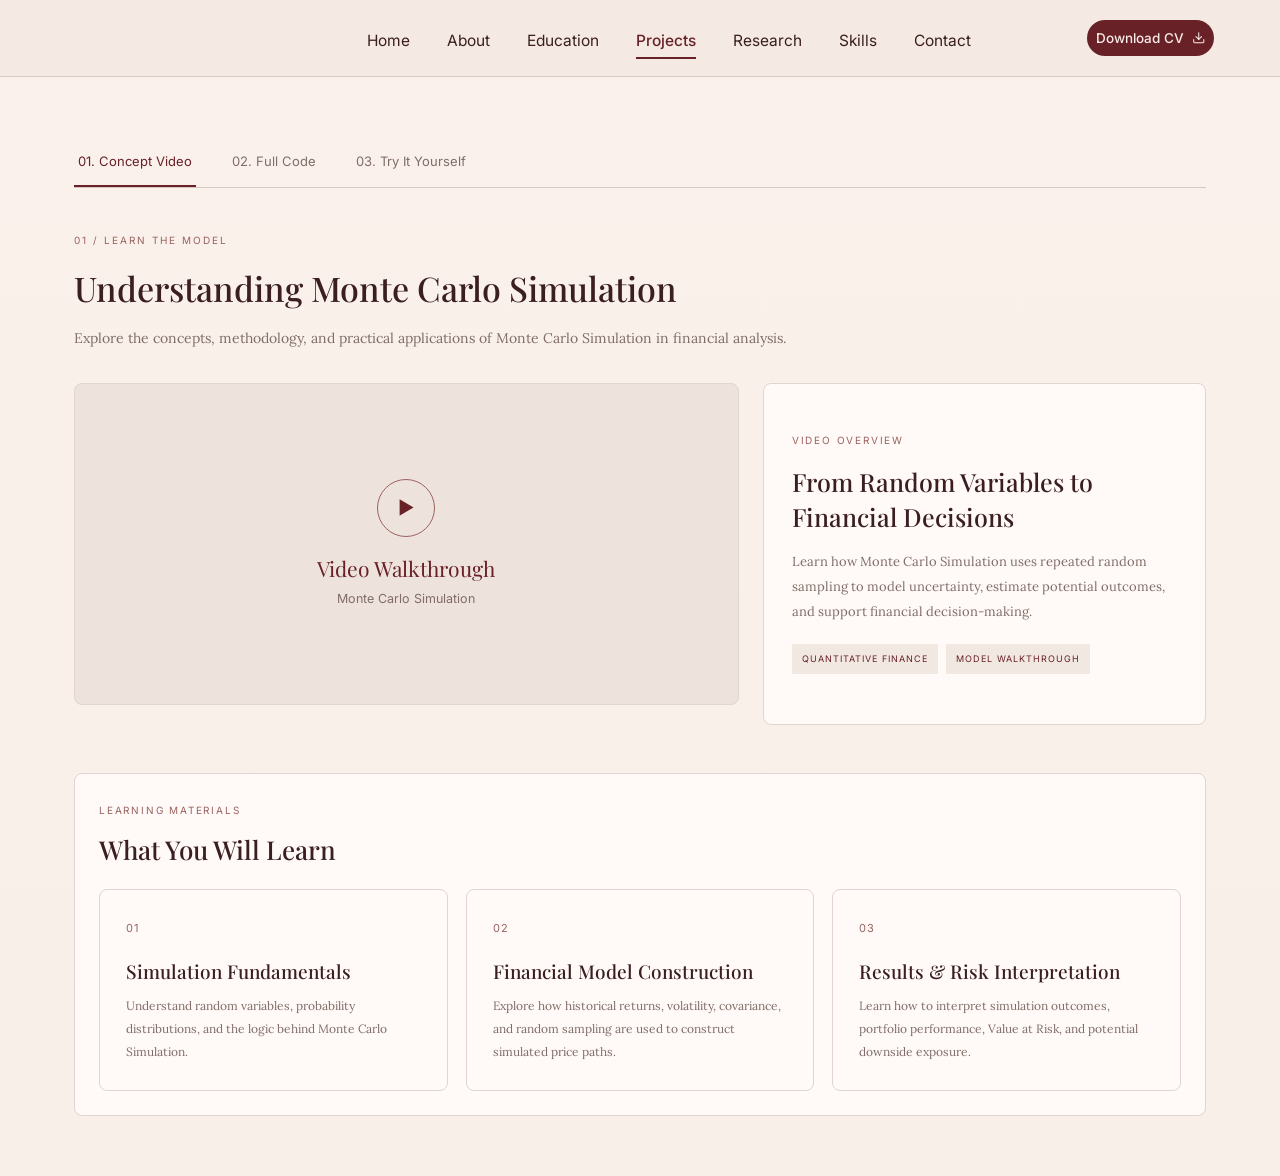
==== monte-carlo.html @ 32242b59 "Add files via upload" ====
<!DOCTYPE html>
<html lang="en">
<head>
    <meta charset="UTF-8">
    <meta name="viewport" content="width=device-width, initial-scale=1.0">
    <title>Monte Carlo Simulation | Nebula Project</title>

    <link rel="preconnect" href="https://fonts.googleapis.com">
    <link rel="preconnect" href="https://fonts.gstatic.com" crossorigin>
    <link href="https://fonts.googleapis.com/css2?family=Inter:wght@400;500;600&family=Lora:ital,wght@0,400;0,600;1,400&family=Playfair+Display:wght@400;500;600&display=swap" rel="stylesheet">

    <link rel="stylesheet" href="../../../style.css">
    <link rel="stylesheet" href="monte-carlo.css">
</head>
<body>

<header class="navbar">
    <div class="navbar-inner">
        <a class="logo" href="../../../index.html#home" aria-label="Home">
            <img src="../../../img/logo-ghina.png" alt="Ghina" onerror="this.parentNode.classList.add('no-img');this.remove()">
        
        </a>
        <button class="menu-toggle" id="menuToggle" aria-label="Open menu" aria-expanded="false" aria-controls="menu">
            <span></span><span></span><span></span>
        </button>
        <nav class="menu" id="menu" aria-label="Main">
            <a href="../../../index.html#home">Home</a>
            <a href="../../../index.html#about">About</a>
            <a href="../../../index.html#education">Education</a>
            <a class="active" href="../../../projects.html">Projects</a>
            <a href="../../../index.html#research">Research</a>
            <a href="../../../index.html#skills">Skills</a>
            <a href="../../../index.html#contact">Contact</a>
            <a class="menu-cv" href="#">Download CV</a>
        </nav>
        <div class="nav-actions">
            <a class="btn btn-solid btn-small" href="#">Download CV
                <svg class="ic" viewBox="0 0 24 24" aria-hidden="true"><path d="M21 15v4a2 2 0 0 1-2 2H5a2 2 0 0 1-2-2v-4"/><polyline points="7 10 12 15 17 10"/><line x1="12" y1="15" x2="12" y2="3"/></svg>
            </a>
        </div>
    </div>
</header>

<main>
<!-- MONTE CARLO PROJECT TABS -->

<section class="mc-workspace">

    <!-- TAB NAVIGATION -->
    <div class="mc-tabs">

        <button class="mc-tab active" data-tab="concept">
            01. Concept Video
        </button>

        <button class="mc-tab" data-tab="code">
            02. Full Code
        </button>

        <button class="mc-tab" data-tab="simulator">
            03. Try It Yourself
        </button>

    </div>


    <!-- TAB 1: CONCEPT VIDEO -->
    
<!-- TAB 1: CONCEPT VIDEO -->
<div class="mc-panel active" id="concept">

    <div class="mc-section-heading">
        <span>01 / LEARN THE MODEL</span>
        <h2>Understanding Monte Carlo Simulation</h2>
        <p>
            Explore the concepts, methodology, and practical applications
            of Monte Carlo Simulation in financial analysis.
        </p>
    </div>

    <div class="mc-video-layout">

        <div class="mc-video-container">
            <!-- GANTI DENGAN VIDEO NANTI -->
            <div class="mc-video-placeholder">
                <span class="mc-play-icon">▶</span>
                <p>Video Walkthrough</p>
                <small>Monte Carlo Simulation</small>
            </div>
        </div>

        <div class="mc-video-description">
            <span>VIDEO OVERVIEW</span>
            <h3>From Random Variables to Financial Decisions</h3>
            <p>
                Learn how Monte Carlo Simulation uses repeated random
                sampling to model uncertainty, estimate potential
                outcomes, and support financial decision-making.
            </p>
            <div class="mc-video-meta">
                <span>QUANTITATIVE FINANCE</span>
                <span>MODEL WALKTHROUGH</span>
            </div>
        </div>

    </div>

    <div class="mc-learning-materials">

        <div class="mc-subheading">
            <span>LEARNING MATERIALS</span>
            <h3>What You Will Learn</h3>
        </div>

        <div class="mc-learning-grid">

            <article class="mc-concept-card">
                <span>01</span>
                <h4>Simulation Fundamentals</h4>
                <p>
                    Understand random variables, probability
                    distributions, and the logic behind Monte Carlo
                    Simulation.
                </p>
            </article>

            <article class="mc-concept-card">
                <span>02</span>
                <h4>Financial Model Construction</h4>
                <p>
                    Explore how historical returns, volatility,
                    covariance, and random sampling are used to
                    construct simulated price paths.
                </p>
            </article>

            <article class="mc-concept-card">
                <span>03</span>
                <h4>Results & Risk Interpretation</h4>
                <p>
                    Learn how to interpret simulation outcomes,
                    portfolio performance, Value at Risk, and
                    potential downside exposure.
                </p>
            </article>

        </div>

    </div>

</div>


    <!-- TAB 2: FULL CODE -->
    <div class="mc-panel" id="code">

        <div class="mc-section-heading">
            <span>02 / EXPLORE THE MODEL</span>
            <h2>Full Code</h2>
            <p>Explore the complete Python implementation and simulation results.</p>
        </div>

                <div class="mc-metrics">
            <article class="mc-metric">
                <span>Probability of profit</span>
                <strong id="mProfit">–</strong>
                <small>paths ending above capital</small>
            </article>
            <article class="mc-metric">
                <span>Probability of loss</span>
                <strong id="mLoss">–</strong>
                <small>paths ending below capital</small>
            </article>
            <article class="mc-metric">
                <span>Value at Risk 95%</span>
                <strong id="mVar">–</strong>
                <small id="mVarNote">of the initial capital</small>
            </article>
            <article class="mc-metric">
                <span>Portfolio Sharpe ratio</span>
                <strong id="mSharpe">–</strong>
                <small>Markowitz maximum Sharpe</small>
            </article>
        </div>
        <p class="mc-metrics-note" id="mMeta">Loading results…</p>

        <div class="mc-code-charts">
            <div class="mc-chart-card">
                <h3>Simulated Price Paths</h3>
                <img src="images/grafik_jalur_monte_carlo.png" alt="Simulated portfolio paths with mean and percentile lines">
            </div>

            <div class="mc-chart-card">
                <h3>Distribution of Final Portfolio Values</h3>
                <img src="images/grafik_sebaran_nilai_akhir.png" alt="Histogram of final portfolio values">
            </div>

            <div class="mc-chart-card mc-chart-wide">
                <h3>Stock Comparison and Markowitz Weights</h3>
                <img src="images/grafik_perbandingan_saham.png" alt="Annual return, volatility, Sharpe ratio and weights per stock">
            </div>
        </div>

        <div class="mc-source-code">
            <div class="mc-code-header">
                <h3>Complete Python Source Code</h3>
                <div class="mc-code-actions">
                    <button type="button" id="copyCode">Copy Code</button>
                    <a id="downloadCode" href="../1_Model/monte_carlo.py" download="monte_carlo.py">Download</a>
                </div>
            </div>

            <pre><code id="codeText">Loading code…</code></pre>
        </div>

    <!-- TAB 3: TRY IT YOURSELF -->
    <div class="mc-panel" id="simulator">

        <div class="mc-section-heading">
            <span>03 / INTERACTIVE EXPERIENCE</span>
            <h2>Try It Yourself</h2>
            <p>Customize your assumptions and run your own Monte Carlo simulation.</p>
        </div>

        <div class="mc-simulator-layout">

            <div class="mc-input-panel">
                <!-- STOCK SELECTION -->
                <!-- HISTORICAL PERIOD -->
                <!-- NUMBER OF SIMULATIONS -->
                <!-- INITIAL CAPITAL -->
                <!-- CONFIDENCE LEVEL -->

                <button type="button" id="runSimulation">
                    Run Simulation
                </button>
            </div>

            <div class="mc-results-panel">
                <!-- SIMULATION CHARTS -->
                <!-- VaR -->
                <!-- EXPECTED SHORTFALL -->
                <!-- INTERPRETATION -->
                <!-- RISK WARNING -->
            </div>

        </div>

    </div>

</section>

</main>

<script>
    (function () {
        var toggle = document.getElementById("menuToggle");
        var menu = document.getElementById("menu");
        toggle.addEventListener("click", function () {
            var open = menu.classList.toggle("open");
            toggle.setAttribute("aria-expanded", open ? "true" : "false");
        });
    })();
</script>
<script src="monte-carlo.js"></script>
</body>
</html>
---- style.css ----
/* =========================================================
   Portfolio homepage: desktop sesuai desain, responsif untuk tablet dan HP
   Ganti font di sini kalau mau mencoba yang lain.
   ========================================================= */
:root {
  --wine: #682127;
  --wine-dark: #5c252a;
  --ink: #3a1e20;
  --muted: #5d4442;
  --line: #d6c7c2;
  --card: #e7d6ce;
  --serif: "Playfair Display", Georgia, serif;
  --serif-text: "Lora", Georgia, serif;
  --sans: "Inter", system-ui, sans-serif;
}

* {
  box-sizing: border-box;
}

html {
  scroll-behavior: smooth;
}

body {
  margin: 0;
  background: linear-gradient(180deg, #faf1ec 0%, #f8efe8 100%);
  color: var(--ink);
  font-family: var(--sans);
  font-size: 15px;
  line-height: 1.5;
  overflow-x: hidden;
}

a {
  color: inherit;
  text-decoration: none;
}

h1, h2, h3, p, ul {
  margin: 0;
  padding: 0;
}

ul {
  list-style: none;
}

img {
  max-width: 100%;
  display: block;
}

.sprite {
  position: absolute;
  width: 0;
  height: 0;
}

.ic {
  width: 1em;
  height: 1em;
  fill: none;
  stroke: currentColor;
  stroke-width: 1.8;
  stroke-linecap: round;
  stroke-linejoin: round;
  flex-shrink: 0;
}

.section-title {
  font-family: var(--serif);
  font-weight: 400;
  color: var(--wine-dark);
  line-height: 30px;
}

.section-title.small {
  font-size: 23px;
}

.underlined {
  padding-bottom: 5px;
  border-bottom: 1px solid var(--line);
}

.btn {
  display: inline-flex;
  align-items: center;
  justify-content: center;
  gap: 8px;
  border-radius: 999px;
  font-weight: 500;
}

.btn-solid {
  background: var(--wine);
  color: #f9ece7;
}

.btn-solid:hover {
  background: var(--wine-dark);
}

.btn-outline {
  border: 1px solid var(--wine);
  color: var(--wine);
}

.title-row {
  display: flex;
  align-items: center;
  gap: 18px;
}

.title-line {
  flex: 1;
  height: 1px;
  background: var(--wine);
  opacity: 0.75;
  transform: translateY(6px);
}

/* ---------- navbar ---------- */
.navbar {
  background: #f4e9e3;
  border-bottom: 1px solid #d9cac3;
  position: relative;
  z-index: 20;
}

.navbar-inner {
  max-width: 1536px;
  height: 76px;
  margin: 0 auto;
  padding: 0 66px 0 73px;
  display: flex;
  align-items: center;
}

.logo {
  display: flex;
  align-items: center;
  font-family: var(--serif);
  font-size: 46px;
  line-height: 1;
  color: var(--wine);
  padding-bottom: 4px;
}

.logo img {
  height: 44px;
  width: auto;
}

.logo .logo-g {
  display: none;
}

.logo.no-img .logo-g {
  display: block;
}

/* tanda & memakai gaya Lora, sama seperti teks About */
.amp {
  font-family: var(--serif-text);
  font-weight: inherit;
}

.menu {
  display: flex;
  gap: 37px;
  height: 76px;
  margin-left: clamp(24px, 23vw, 354px);
  margin-right: auto;
  font-size: 15.5px;
}

.menu a {
  display: block;
  height: 59px;
  line-height: 82px;
  border-bottom: 2px solid transparent;
}

.menu a:hover {
  color: var(--wine);
}

.menu a.active {
  color: var(--wine);
  font-weight: 500;
  border-bottom-color: var(--wine);
}

.menu .menu-cv,
.menu-toggle {
  display: none;
}

.nav-actions {
  display: flex;
  align-items: center;
}

.icon-link {
  display: flex;
  font-size: 22px;
  color: var(--wine-dark);
  margin-right: 21px;
}

.icon-link + .icon-link {
  margin-right: 40px;
}

.btn-small {
  width: 127px;
  height: 36px;
  font-size: 13.5px;
}

/* ---------- hero ---------- */
.hero {
  position: relative;
  overflow: hidden;
  background: linear-gradient(100deg, #f5eae4 0%, #f5ebe2 50%, #f3e6dd 100%);
}

.hero-art {
  position: absolute;
  top: 0;
  right: 0;
  height: 100%;
  width: auto;
  max-width: none;
  -webkit-mask-image: linear-gradient(to right, transparent 0, #000 70px);
  mask-image: linear-gradient(to right, transparent 0, #000 70px);
}

.mountain {
  position: absolute;
  left: max(0px, calc(50% - 392px));
  bottom: 0;
  width: 200px;
  height: 128px;
  max-width: none;
  -webkit-mask-image: linear-gradient(to right, transparent 0, #000 25px, #000 150px, transparent 100%);
  mask-image: linear-gradient(to right, transparent 0, #000 25px, #000 150px, transparent 100%);
}

.hero-inner {
  position: relative;
  z-index: 2;
  max-width: 1536px;
  min-height: 382px;
  margin: 0 auto;
  padding: 43px 74px 0;
  display: grid;
  grid-template-columns: 502px 1fr;
}

.hello {
  font-family: var(--serif-text);
  font-style: italic;
  font-size: 27px;
  line-height: 30px;
  color: var(--muted);
}

.hero h1 {
  margin-top: -1px;
  font-family: var(--serif);
  font-weight: 500;
  font-size: clamp(34px, 3.4vw, 52px);
  line-height: 1.19;
  letter-spacing: -0.4px;
  color: var(--wine-dark);
  white-space: nowrap;
}

.role {
  margin-top: 17px;
  font-size: 17px;
  line-height: 23px;
}

.rule {
  display: block;
  margin-top: 21px;
  width: 60px;
  height: 3px;
  border-radius: 2px;
  background: var(--wine);
}

.tagline {
  margin-top: 16px;
  font-family: var(--serif-text);
  font-size: 17.5px;
  line-height: 23px;
}

.hero-btns {
  display: flex;
  gap: 18px;
  margin-top: 24px;
}

.hero-btns .btn {
  height: 40px;
  font-size: 15px;
}

.hero-btns .btn-solid {
  width: 169px;
}

.hero-btns .btn-outline {
  width: 112px;
}

.hero-facts {
  margin-top: 16px;
  padding-left: 34px;
  border-left: 1px solid #c5b8b0;
  align-self: start;
  height: 299px;
}

.fact {
  width: 113px;
  padding-bottom: 5px;
  border-bottom: 1px solid #cdbdb6;
}

.fact + .fact {
  margin-top: 13px;
}

.fact-label {
  display: block;
  font-size: 15px;
  font-weight: 500;
  line-height: 20px;
}

.fact-value {
  display: block;
  margin-top: 4px;
  font-family: var(--serif);
  font-variant-numeric: lining-nums;
  font-size: 48px;
  line-height: 52px;
  color: var(--wine);
}

@media (min-width: 901px) {
  .fact-value {
    margin-top: -6px;
    margin-bottom: 10px;
  }
}

.fact-text {
  display: block;
  white-space: nowrap;
  margin-top: 5px;
  font-size: 14px;
  line-height: 18px;
  color: var(--muted);
}

.fact:nth-child(2) {
  padding-bottom: 11px;
}

.fact-focus {
  width: auto;
  margin-top: 12px !important;
  padding-bottom: 0;
  border-bottom: 0;
}

.focus-chips {
  margin-top: 6px;
}

.focus-chips li {
  display: table;
  height: 21px;
  margin-bottom: 6px;
  padding: 0 12px;
  border-radius: 999px;
  background: var(--wine-dark);
  color: #f6e4de;
  font-size: 11.5px;
  font-weight: 500;
  line-height: 21px;
  white-space: nowrap;
}

/* ---------- about ---------- */
.about {
  max-width: 1536px;
  margin: 0 auto;
  padding: 16px 45px 0;
  display: grid;
  grid-template-columns: 345px minmax(0, 1fr) 582px;
  column-gap: 35px;
  align-items: start;
}

.photo {
  width: 345px;
  height: 230px;
}

.about-text {
  padding-top: 24px;
}

.about-title {
  font-size: 34px;
  line-height: 44px;
}

.about-p {
  margin-top: 8px;
  max-width: 385px;
  font-family: var(--serif-text);
  font-size: 14.5px;
  line-height: 20px;
}

.about-p strong {
  font-weight: 600;
}

.quote {
  margin: 17px 0 0 8px;
  font-family: var(--serif-text);
  font-style: italic;
  font-size: 19px;
  line-height: 21px;
  color: var(--wine);
}

.highlights {
  margin-top: 24px;
  height: 179px;
  padding: 20px 33px 0;
  background: var(--card);
  border-radius: 14px;
}

.highlights-head {
  display: flex;
  justify-content: space-between;
  align-items: flex-start;
}

.highlights .section-title {
  font-size: 24px;
  line-height: 32px;
}

.short-line {
  width: 44px;
  height: 3px;
  margin-top: 8px;
  border-radius: 2px;
  background: var(--wine);
}

.highlights-grid {
  margin: 17px -33px 0;
  display: grid;
  grid-template-columns: repeat(4, 1fr);
}

.hl {
  height: 90px;
  display: flex;
  flex-direction: column;
  align-items: center;
  gap: 12px;
  padding-top: 1px;
  border-left: 1px solid #c8aea6;
  text-align: center;
  font-size: 14.5px;
  line-height: 20px;
}

.hl:first-child {
  border-left: 0;
}

.hl .ic {
  width: 32px;
  height: 32px;
  stroke-width: 1.4;
  color: var(--wine);
}

.hl strong {
  margin: 0 0 -12px;
  font-size: 17px;
  font-weight: 500;
}

/* ---------- bottom ---------- */
.bottom {
  max-width: 1536px;
  margin: 0 auto;
  padding: 16px 45px 32px 52px;
  display: grid;
  grid-template-columns: 273px minmax(0, 1fr) 276px;
  column-gap: 49px;
}

.col-mid {
  margin-top: 9px;
  padding: 7px 30px 0;
  border-left: 1px solid #e6dad4;
  border-right: 1px solid #e6dad4;
}

.col-right {
  margin-top: -6px;
}

.edu {
  display: flex;
  align-items: flex-start;
  gap: 13px;
  margin: 8px 0 20px -2px;
}

.edu-logo {
  width: 106px;
  height: 102px;
  flex-shrink: 0;
  display: flex;
  align-items: center;
  justify-content: center;
  background: var(--card);
  border-radius: 12px;
}

.edu-logo img {
  width: 72px;
  height: auto;
}

.edu-text {
  padding-top: 14px;
  white-space: nowrap;
  font-size: 13.5px;
  line-height: 18px;
  color: var(--muted);
}

.edu-text strong {
  display: block;
  white-space: nowrap;
  margin-bottom: 4px;
  font-size: 15px;
  font-weight: 500;
  line-height: 20px;
  color: var(--ink);
}

.edu-text .years {
  margin-top: 8px;
}

.chips {
  display: flex;
  flex-wrap: wrap;
  gap: 7px 10px;
  margin-top: 11px;
}

.chips span {
  height: 21px;
  padding: 0 13px;
  border: 1px solid #b9a8a1;
  border-radius: 999px;
  font-size: 12.5px;
  line-height: 19px;
  color: var(--muted);
  white-space: nowrap;
}

.projects-head {
  display: flex;
  justify-content: space-between;
  align-items: center;
  margin-bottom: 15px;
}

.view-all {
  display: flex;
  align-items: center;
  gap: 8px;
  font-size: 14px;
  color: var(--muted);
}

.view-all::before {
  content: "";
  width: 22px;
  height: 1px;
  margin-right: 2px;
  background: var(--line);
}

.cards {
  display: grid;
  grid-template-columns: repeat(3, 1fr);
  gap: 19px;
}

.card {
  display: flex;
  flex-direction: column;
  min-height: 211px;
  background: #fff9f3;
  border: 1px solid #e3d3cc;
  border-radius: 8px;
  overflow: hidden;
}

.thumb {
  width: 100%;
  height: 87px;
  object-fit: cover;
}

.card-body {
  flex: 1;
  display: flex;
  flex-direction: column;
  padding: 4px 15px 14px;
}

.card h3 {
  min-height: 37px;
  font-family: var(--serif);
  font-weight: 600;
  font-size: 13.5px;
  line-height: 18.5px;
  color: var(--ink);
}

.card p {
  margin-top: 6px;
  min-height: 32px;
  font-size: 11.5px;
  line-height: 16px;
  color: var(--muted);
}

.card:nth-child(3) p {
  margin-top: 3px;
}

.card-body a {
  margin-top: auto;
  padding-top: 12px;
  display: flex;
  align-items: center;
  gap: 6px;
  font-size: 11.5px;
  line-height: 16px;
  color: var(--wine);
}

.interests {
  margin-top: 12px;
}

.interests li {
  position: relative;
  height: 29.6px;
  padding-left: 51px;
  font-size: 14px;
  line-height: 29.6px;
}

.interests .ic {
  position: absolute;
  left: 5px;
  top: 5px;
  width: 19px;
  height: 19px;
  color: var(--wine);
}

.connect-row {
  margin-top: 19px;
}

.connect-row .section-title {
  font-size: 21px;
}

.connect {
  display: flex;
  gap: 10px;
  margin-top: 8px;
}

.connect a {
  width: 41px;
  height: 41px;
  border: 1px solid #b9a8a1;
  border-radius: 50%;
  display: flex;
  align-items: center;
  justify-content: center;
  font-size: 18px;
  color: var(--wine-dark);
}

.connect a:hover {
  background: var(--wine);
  color: #f9ece7;
}

/* =========================================================
   Layar sedang (laptop kecil dan tablet landscape)
   ========================================================= */
@media (max-width: 1240px) {
  .hero-art {
    opacity: 0.55;
  }

  .about {
    grid-template-columns: 330px minmax(0, 1fr);
    row-gap: 24px;
  }

  .photo {
    width: 300px;
    height: auto;
  }

  .highlights {
    grid-column: 1 / -1;
    margin-top: 0;
  }

  .bottom {
    grid-template-columns: 330px minmax(0, 1fr) 276px;
    column-gap: 52px;
  }

  .col-right {
    grid-column: 1 / -1;
    margin-top: 0;
    display: grid;
    grid-template-columns: 1fr 1fr;
    gap: 40px;
  }
}

/* =========================================================
   Tablet
   ========================================================= */
@media (max-width: 900px) {
  .navbar-inner {
    padding: 0 20px;
    justify-content: space-between;
  }

  .nav-actions {
    display: none;
  }

  .menu-toggle {
    display: flex;
    flex-direction: column;
    justify-content: center;
    gap: 5px;
    width: 44px;
    height: 44px;
    padding: 0 10px;
    background: none;
    border: 1px solid var(--line);
    border-radius: 10px;
    cursor: pointer;
  }

  .menu-toggle span {
    display: block;
    height: 2px;
    background: var(--wine);
    border-radius: 2px;
  }

  .menu {
    display: none;
    position: absolute;
    top: 76px;
    left: 0;
    right: 0;
    height: auto;
    margin: 0;
    padding: 8px 20px 18px;
    flex-direction: column;
    gap: 0;
    background: #f4e9e3;
    border-bottom: 1px solid #d9cac3;
  }

  .menu.open {
    display: flex;
  }

  .menu a {
    height: auto;
    line-height: 1.4;
    padding: 12px 0;
    border-bottom: 1px solid #e6d8d1;
  }

  .menu a.active {
    border-bottom-color: #e6d8d1;
  }

  .menu .menu-cv {
    display: block;
    margin-top: 14px;
    padding: 12px 0 !important;
    border: 0 !important;
    border-radius: 999px;
    background: var(--wine);
    color: #f9ece7;
    text-align: center;
  }

  .hero-inner {
    grid-template-columns: 1fr;
    padding: 32px 24px 0;
  }

  .hero h1 {
    white-space: normal;
    font-size: clamp(34px, 7vw, 52px);
  }

  .hero-facts {
    margin: 28px 0 0;
    padding: 0;
    border-left: 0;
    height: auto;
    display: grid;
    grid-template-columns: repeat(3, 1fr);
    gap: 20px;
  }

  .fact,
  .fact:nth-child(2),
  .fact-focus {
    width: auto;
    margin-top: 0 !important;
    padding-bottom: 0;
    border-bottom: 0;
  }

  .hero-art {
    position: relative;
    z-index: 1;
    display: block;
    width: 100%;
    height: auto;
    margin-top: 28px;
    opacity: 1;
    -webkit-mask-image: none;
    mask-image: none;
  }

  .hero {
    display: flex;
    flex-direction: column;
  }

  .hero-inner {
    order: 1;
  }

  .hero-art {
    order: 2;
  }

  .mountain {
    display: none;
  }

  .about {
    padding: 28px 24px 0;
    column-gap: 24px;
  }

  .bottom {
    padding: 28px 24px 40px;
    grid-template-columns: 1fr;
  }

  .col-mid {
    margin-top: 0;
    padding: 0;
    border: 0;
  }

  .col-right {
    grid-template-columns: 1fr;
    gap: 28px;
  }
}

/* =========================================================
   HP
   ========================================================= */
@media (max-width: 640px) {
  .hero-btns {
    flex-wrap: wrap;
  }

  .hero-facts {
    grid-template-columns: 1fr 1fr;
  }

  .fact-focus {
    grid-column: 1 / -1;
  }

  .focus-chips {
    display: flex;
    flex-wrap: wrap;
    gap: 8px;
  }

  .focus-chips li {
    margin-bottom: 0;
  }

  .about {
    grid-template-columns: 1fr;
  }

  .photo {
    width: 100%;
    max-width: 345px;
    margin: 0 auto;
  }

  .about-text {
    padding-top: 0;
  }

  .about-p {
    max-width: none;
  }

  .highlights {
    height: auto;
    padding: 20px 20px 16px;
  }

  .highlights-grid {
    margin: 14px -20px 0;
    grid-template-columns: 1fr 1fr;
  }

  .hl:nth-child(3) {
    border-left: 0;
  }

  .hl:nth-child(n + 3) {
    border-top: 1px solid #c8aea6;
  }

  .cards {
    grid-template-columns: 1fr;
  }

  .card {
    min-height: 0;
  }
}



@media (min-width: 901px) {
  .bottom {
    grid-template-columns: 330px minmax(0, 1fr) 276px !important;
    column-gap: 52px !important;
  }

  .col-mid {
    padding: 7px 30px 0 !important;
  }
}
---- monte-carlo.css ----
.mc-tabs {
    display: flex;
    gap: 12px;
    border-bottom: 1px solid #d6c7c2;
    margin-bottom: 32px;
}



/* =================================
   MONTE CARLO WORKSPACE
================================= */

.mc-workspace {
    width: 100%;
    max-width: 1180px;
    margin: 60px auto;
}

/* TAB NAVIGATION */

.mc-tabs {
    display: flex;
    gap: 32px;
    border-bottom: 1px solid #d6c7c2;
    margin-bottom: 40px;
}

.mc-tab {
    padding: 16px 4px;
    border: none;
    background: transparent;
    color: #806d68;
    font-family: "Inter", sans-serif;
    font-size: 13px;
    cursor: pointer;
    border-bottom: 2px solid transparent;
    transition: 0.3s;
}

.mc-tab:hover,
.mc-tab.active {
    color: #682127;
    border-bottom-color: #682127;
}

/* TAB CONTENT */

.mc-panel {
    display: none;
    animation: mcFade 0.35s ease;
}

.mc-panel.active {
    display: block;
}

@keyframes mcFade {
    from {
        opacity: 0;
        transform: translateY(8px);
    }

    to {
        opacity: 1;
        transform: translateY(0);
    }
}

/* SECTION HEADING */

.mc-section-heading {
    margin-bottom: 32px;
}

.mc-section-heading span {
    color: #9a6260;
    font-size: 10px;
    letter-spacing: 2px;
    font-family: "Inter", sans-serif;
}
.mc-section-heading h2 {
    color: #3a1e20;
    font-family: "Playfair Display", serif;
    font-size: 34px;
    font-weight: 500;
    margin: 12px 0;
    letter-spacing: normal;
}

.mc-section-heading p {
    color: #806d68;
    font-family: "Lora", serif;
    font-size: 14px;
    line-height: 1.8;
}

/* CONTENT CONTAINERS */

.mc-video-container,
.mc-learning-materials,
.mc-concept-card,
.mc-chart-card,
.mc-source-code,
.mc-input-panel,
.mc-results-panel {
    background: #fffaf7;
    border: 1px solid #e2d4ce;
    border-radius: 8px;
    padding: 24px;
    margin-bottom: 20px;
}

.mc-video-container {
    min-height: 360px;
    display: flex;
    align-items: center;
    justify-content: center;
}

.mc-concept-sections,
.mc-code-charts,
.mc-simulator-layout {
    display: grid;
    grid-template-columns: repeat(2, minmax(0, 1fr));
    gap: 20px;
}

.mc-chart-card h3,
.mc-source-code h3 {
    color: #3a1e20;
    font-family: "Playfair Display", serif;
    font-weight: 500;
}

.mc-code-header {
    display: flex;
    align-items: center;
    justify-content: space-between;
    gap: 16px;
    flex-wrap: wrap;
}

.mc-code-actions {
    display: flex;
    gap: 8px;
}

.mc-code-actions button,
#runSimulation {
    background: #682127;
    color: white;
    border: none;
    padding: 11px 18px;
    border-radius: 4px;
    cursor: pointer;
    font-family: "Inter", sans-serif;
}

.mc-source-code pre {
    overflow-x: auto;
    background: #f4ece7;
    padding: 20px;
    border-radius: 6px;
    line-height: 1.7;
}

@media (max-width: 768px) {
    .mc-tabs {
        gap: 16px;
        overflow-x: auto;
    }

    .mc-tab {
        white-space: nowrap;
        font-size: 11px;
    }

    .mc-concept-sections,
    .mc-code-charts,
    .mc-simulator-layout {
        grid-template-columns: 1fr;
    }

    .mc-section-heading h2 {
        font-size: 28px;
    }
}


/* =================================
   CONCEPT VIDEO SECTION
================================= */

.mc-video-layout {
    display: grid;
    grid-template-columns: 1.5fr 1fr;
    gap: 24px;
    margin-bottom: 48px;
    align-items: stretch;
}

.mc-video-container {
    min-height: 320px;
    padding: 0;
    overflow: hidden;
    background: #eee2dc;
}

.mc-video-placeholder {
    width: 100%;
    min-height: 320px;
    display: flex;
    flex-direction: column;
    align-items: center;
    justify-content: center;
    text-align: center;
    color: #682127;
}

.mc-play-icon {
    width: 58px;
    height: 58px;
    border: 1px solid #9a6260;
    border-radius: 50%;
    display: flex;
    align-items: center;
    justify-content: center;
    margin-bottom: 16px;
    font-size: 18px;
}

.mc-video-placeholder p {
    font-family: "Playfair Display", serif;
    font-size: 21px;
    margin: 0 0 6px;
}

.mc-video-placeholder small {
    font-family: "Inter", sans-serif;
    color: #806d68;
}

.mc-video-description {
    padding: 28px;
    background: #fffaf7;
    border: 1px solid #e2d4ce;
    border-radius: 8px;
    display: flex;
    flex-direction: column;
    justify-content: center;
}

.mc-video-description > span,
.mc-subheading > span {
    font-family: "Inter", sans-serif;
    font-size: 10px;
    letter-spacing: 1.8px;
    color: #9a6260;
}

.mc-video-description h3 {
    font-family: "Playfair Display", serif;
    font-size: 25px;
    line-height: 1.4;
    font-weight: 500;
    color: #3a1e20;
    margin: 16px 0;
}

.mc-video-description p {
    color: #806d68;
    font-family: "Lora", serif;
    font-size: 13px;
    line-height: 1.9;
}

.mc-video-meta {
    display: flex;
    flex-wrap: wrap;
    gap: 8px;
    margin-top: 20px;
}

.mc-video-meta span {
    font-family: "Inter", sans-serif;
    font-size: 9px;
    letter-spacing: 1px;
    color: #682127;
    background: #f2e8e2;
    padding: 8px 10px;
}

.mc-subheading {
    margin-bottom: 20px;
}

.mc-subheading h3 {
    font-family: "Playfair Display", serif;
    font-size: 26px;
    font-weight: 500;
    color: #3a1e20;
    margin-top: 10px;
}

.mc-learning-grid {
    display: grid;
    grid-template-columns: repeat(3, minmax(0, 1fr));
    gap: 18px;
}

.mc-concept-card {
    margin: 0;
    padding: 26px;
}

.mc-concept-card > span {
    font-family: "Inter", sans-serif;
    font-size: 11px;
    color: #9a6260;
    letter-spacing: 1px;
}

.mc-concept-card h4 {
    font-family: "Playfair Display", serif;
    font-size: 19px;
    font-weight: 500;
    color: #3a1e20;
    margin: 18px 0 10px;
}

.mc-concept-card p {
    font-family: "Lora", serif;
    font-size: 12px;
    line-height: 1.9;
    color: #806d68;
}

@media (max-width: 768px) {
    .mc-video-layout,
    .mc-learning-grid {
        grid-template-columns: 1fr;
    }

    .mc-video-container,
    .mc-video-placeholder {
        min-height: 230px;
    }
}

/* ---------- TAB 2: HASIL DAN KODE ---------- */
.mc-workspace {
    padding-left: 24px;
    padding-right: 24px;
}

.mc-metrics {
    display: grid;
    grid-template-columns: repeat(4, minmax(0, 1fr));
    gap: 16px;
    margin-bottom: 12px;
}

.mc-metric {
    background: #fffaf7;
    border: 1px solid #e2d4ce;
    border-radius: 8px;
    padding: 20px;
}

.mc-metric span {
    display: block;
    font-family: "Inter", sans-serif;
    font-size: 12px;
    color: #806d68;
}

.mc-metric strong {
    display: block;
    margin: 8px 0 4px;
    font-family: "Playfair Display", serif;
    font-size: 30px;
    font-weight: 500;
    color: #682127;
}

.mc-metric small {
    font-family: "Inter", sans-serif;
    font-size: 11px;
    color: #9a8a85;
}

.mc-metrics-note {
    margin: 0 0 24px;
    font-family: "Inter", sans-serif;
    font-size: 12px;
    color: #806d68;
}

.mc-chart-card img {
    display: block;
    width: 100%;
    height: auto;
    margin-top: 14px;
    border-radius: 4px;
}

.mc-chart-wide {
    grid-column: 1 / -1;
}

.mc-code-actions a {
    background: #682127;
    color: #fff;
    padding: 11px 18px;
    border-radius: 4px;
    font-family: "Inter", sans-serif;
    font-size: 13.33px;
    text-decoration: none;
}

.mc-source-code pre {
    max-height: 560px;
    overflow: auto;
}

.mc-source-code code {
    font-family: ui-monospace, Menlo, Consolas, monospace;
    font-size: 12.5px;
}

@media (max-width: 768px) {
    .mc-metrics {
        grid-template-columns: repeat(2, minmax(0, 1fr));
    }
}
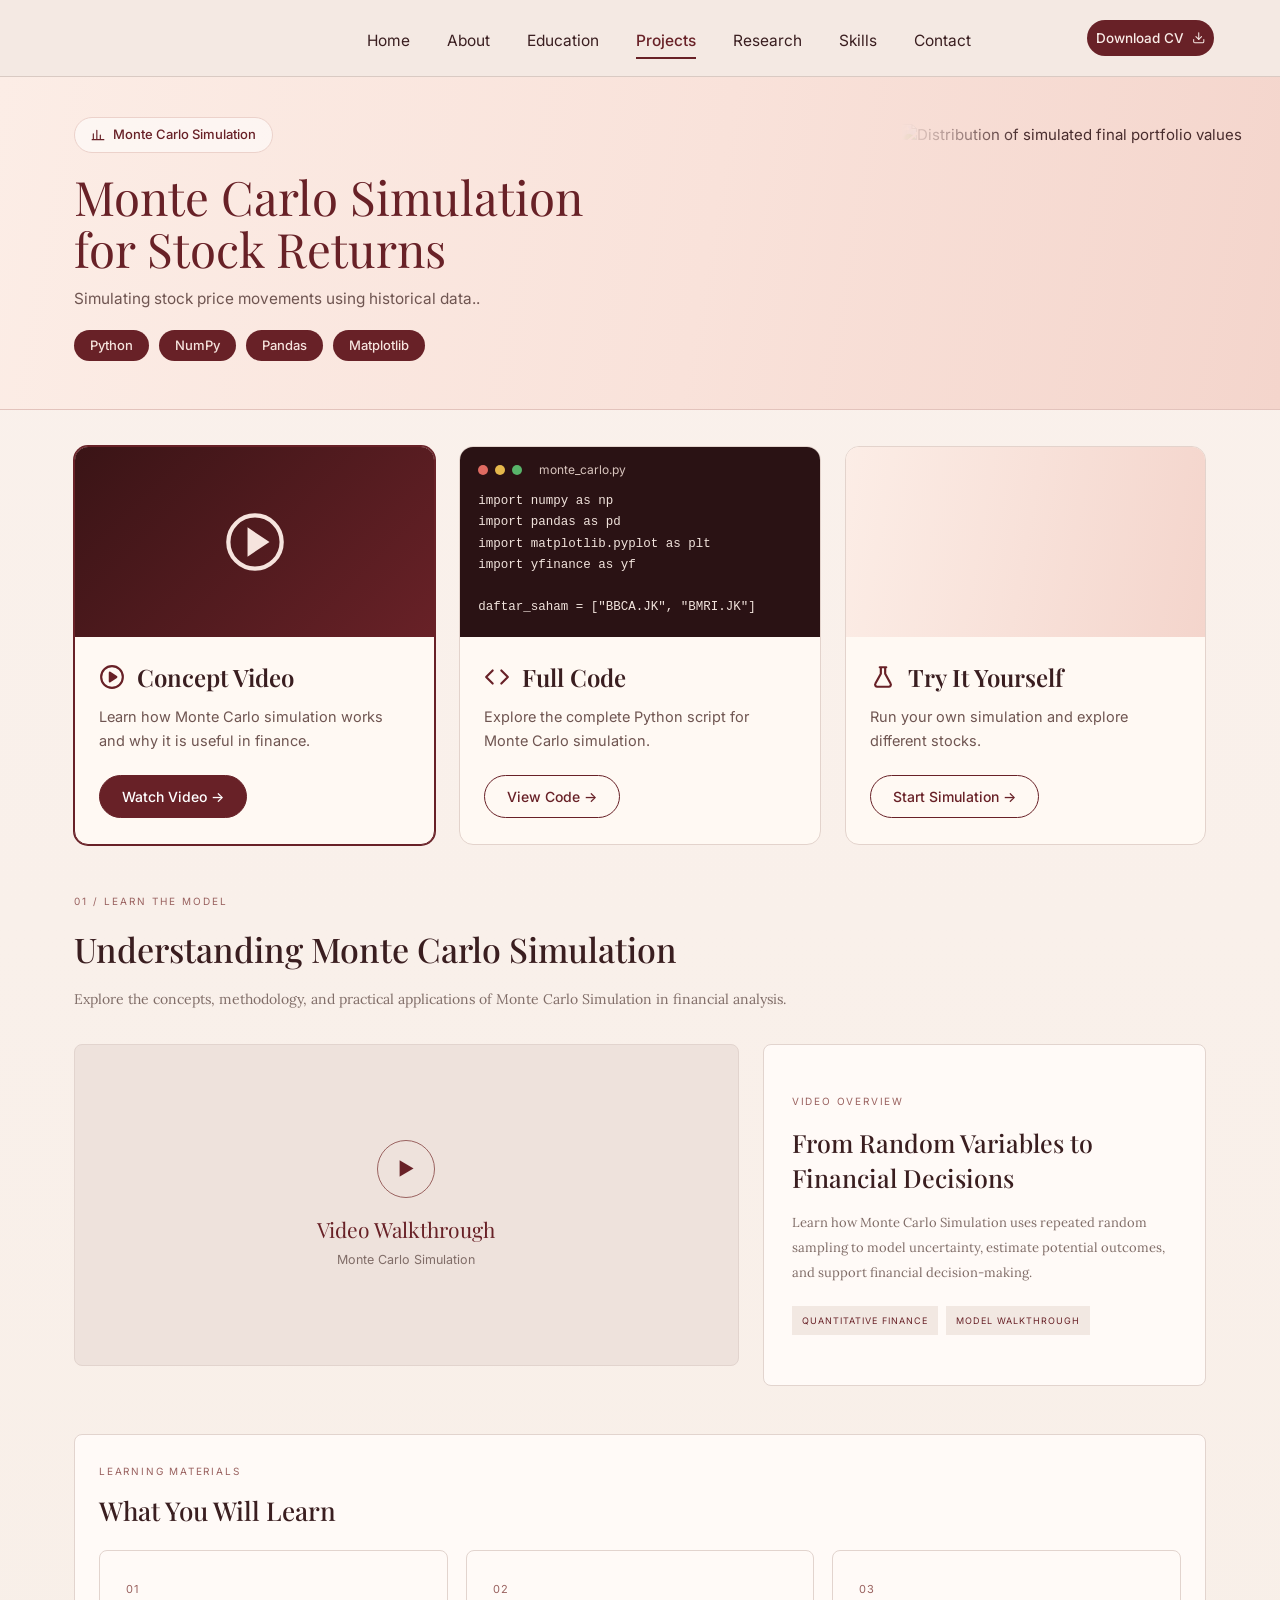
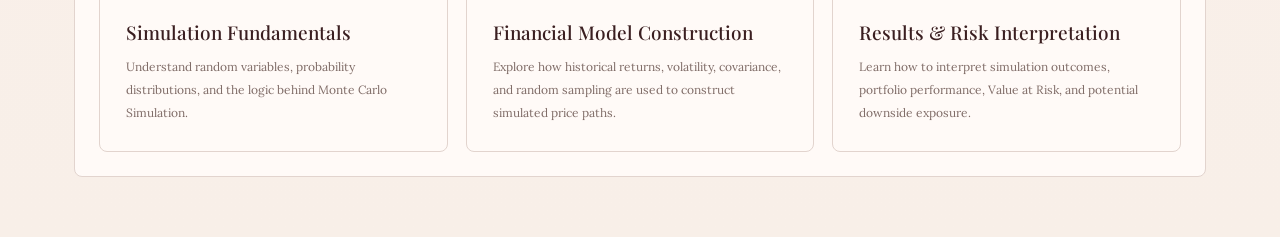
==== commit 25ab2054: "Add files via upload" ====
--- a/monte-carlo.html
+++ b/monte-carlo.html
@@ -42,24 +42,77 @@
 </header>
 
 <main>
+    <section class="mc-hero">
+    <img class="mc-hero-art" src="images/hero_sebaran.png" alt="Distribution of simulated final portfolio values">
+    <div class="mc-hero-inner">
+        <span class="mc-hero-tag">
+            <svg viewBox="0 0 24 24" aria-hidden="true"><path d="M4 20V10M10 20V4M16 20v-8M22 20H2"/></svg>
+            Monte Carlo Simulation
+        </span>
+        <h1>Monte Carlo Simulation<br>for Stock Returns</h1>
+        <p class="mc-hero-sub">Simulating stock price movements using historical data..</p>
+        <ul class="mc-hero-chips">
+            <li>Python</li>
+            <li>NumPy</li>
+            <li>Pandas</li>
+            <li>Matplotlib</li>
+        </ul>
+    </div>
+</section>
 <!-- MONTE CARLO PROJECT TABS -->
 
 <section class="mc-workspace">
 
-    <!-- TAB NAVIGATION -->
-    <div class="mc-tabs">
-
-        <button class="mc-tab active" data-tab="concept">
-            01. Concept Video
-        </button>
-
-        <button class="mc-tab" data-tab="code">
-            02. Full Code
-        </button>
-
-        <button class="mc-tab" data-tab="simulator">
-            03. Try It Yourself
-        </button>
+        <!-- TAB NAVIGATION: TIGA KARTU -->
+    <div class="mc-cards">
+
+        <a class="mc-card active" href="#concept" data-tab="concept">
+            <div class="mc-card-visual mc-visual-video" aria-hidden="true">
+                <svg viewBox="0 0 24 24"><circle cx="12" cy="12" r="10"/><polygon points="10 8 16 12 10 16 10 8" fill="currentColor"/></svg>
+            </div>
+            <div class="mc-card-body">
+                <h2 class="mc-card-title">
+                    <svg viewBox="0 0 24 24" aria-hidden="true"><circle cx="12" cy="12" r="10"/><polygon points="10 8 16 12 10 16 10 8" fill="currentColor"/></svg>
+                    Concept Video
+                </h2>
+                <p class="mc-card-desc">Learn how Monte Carlo simulation works and why it is useful in finance.</p>
+                <span class="mc-card-cta">Watch Video &rarr;</span>
+            </div>
+        </a>
+
+        <a class="mc-card" href="#code" data-tab="code">
+            <div class="mc-card-visual mc-visual-code" aria-hidden="true">
+                <div class="mc-win-bar"><i></i><i></i><i></i><span>monte_carlo.py</span></div>
+<pre>import numpy as np
+import pandas as pd
+import matplotlib.pyplot as plt
+import yfinance as yf
+
+daftar_saham = ["BBCA.JK", "BMRI.JK"]</pre>
+            </div>
+            <div class="mc-card-body">
+                <h2 class="mc-card-title">
+                    <svg viewBox="0 0 24 24" aria-hidden="true"><polyline points="16 18 22 12 16 6"/><polyline points="8 6 2 12 8 18"/></svg>
+                    Full Code
+                </h2>
+                <p class="mc-card-desc">Explore the complete Python script for Monte Carlo simulation.</p>
+                <span class="mc-card-cta">View Code &rarr;</span>
+            </div>
+        </a>
+
+        <a class="mc-card" href="#simulator" data-tab="simulator">
+            <div class="mc-card-visual mc-visual-chart" aria-hidden="true">
+                <img src="images/hero_sebaran.png" alt="">
+            </div>
+            <div class="mc-card-body">
+                <h2 class="mc-card-title">
+                    <svg viewBox="0 0 24 24" aria-hidden="true"><path d="M9 3h6M10 3v6l-5 9a2 2 0 0 0 2 3h10a2 2 0 0 0 2-3l-5-9V3"/></svg>
+                    Try It Yourself
+                </h2>
+                <p class="mc-card-desc">Run your own simulation and explore different stocks.</p>
+                <span class="mc-card-cta">Start Simulation &rarr;</span>
+            </div>
+        </a>
 
     </div>
 
@@ -191,7 +244,6 @@
             </div>
 
             <div class="mc-chart-card">
-                <h3>Distribution of Final Portfolio Values</h3>
                 <img src="images/grafik_sebaran_nilai_akhir.png" alt="Histogram of final portfolio values">
             </div>
 
@@ -210,8 +262,12 @@
                 </div>
             </div>
 
-            <pre><code id="codeText">Loading code…</code></pre>
-        </div>
+                       <pre><code id="codeText">Loading code…</code></pre>
+        </div>
+
+    </div>
+
+    
 
     <!-- TAB 3: TRY IT YOURSELF -->
     <div class="mc-panel" id="simulator">
--- a/style.css
+++ b/style.css
@@ -1003,4 +1003,14 @@
   .col-mid {
     padding: 7px 30px 0 !important;
   }
+}
+
+.card {
+    position: relative;
+}
+
+.card-body a::after {
+    content: "";
+    position: absolute;
+    inset: 0;
 }
--- a/monte-carlo.css
+++ b/monte-carlo.css
@@ -434,4 +434,279 @@
     .mc-metrics {
         grid-template-columns: repeat(2, minmax(0, 1fr));
     }
-}+}
+
+/* ---------- HERO ---------- */
+.mc-hero {
+    position: relative;
+    overflow: hidden;
+    min-height: clamp(280px, 19vw, 360px);
+    border-bottom: 1px solid #e3c3bc;
+    background: linear-gradient(100deg, #fcede6 0%, #f9e2da 55%, #f4d5cc 100%);
+}
+
+.mc-hero-art {
+    position: absolute;
+    right: 3%;
+    bottom: 0;
+    height: 86%;
+    width: auto;
+    max-width: 58%;
+    opacity: 0.92;
+    -webkit-mask-image: linear-gradient(to right, transparent 0, #000 120px);
+    mask-image: linear-gradient(to right, transparent 0, #000 120px);
+}
+
+.mc-hero-inner {
+    position: relative;
+    z-index: 2;
+    max-width: 1180px;
+    margin: 0 auto;
+    padding: 40px 24px 48px;
+}
+
+.mc-hero-tag {
+    display: inline-flex;
+    align-items: center;
+    gap: 8px;
+    padding: 7px 16px;
+    border: 1px solid #ecd2cb;
+    border-radius: 999px;
+    background: rgba(255, 255, 255, 0.55);
+    font-family: "Inter", sans-serif;
+    font-size: 13px;
+    font-weight: 500;
+    color: #682127;
+}
+
+.mc-hero-tag svg {
+    width: 14px;
+    height: 14px;
+    fill: none;
+    stroke: currentColor;
+    stroke-width: 2;
+    stroke-linecap: round;
+}
+
+.mc-hero h1 {
+    margin: 18px 0 12px;
+    font-family: "Playfair Display", serif;
+    font-weight: 400;
+    font-size: clamp(34px, 3.7vw, 60px);
+    line-height: 1.1;
+    color: #682127;
+}
+
+.mc-hero-sub {
+    margin: 0 0 20px;
+    font-family: "Inter", sans-serif;
+    font-size: clamp(15px, 1.2vw, 19px);
+    color: #6f5551;
+}
+
+.mc-hero-chips {
+    display: flex;
+    flex-wrap: wrap;
+    gap: 10px;
+    margin: 0;
+    padding: 0;
+    list-style: none;
+}
+
+.mc-hero-chips li {
+    padding: 6px 16px;
+    border-radius: 999px;
+    background: #682127;
+    color: #f6e4de;
+    font-family: "Inter", sans-serif;
+    font-size: 13px;
+    font-weight: 500;
+}
+
+.mc-hero + .mc-workspace {
+    margin-top: 36px;
+}
+
+@media (max-width: 768px) {
+    .mc-hero-art {
+        opacity: 0.3;
+        max-width: 90%;
+    }
+
+    .mc-hero-inner {
+        padding: 32px 24px 36px;
+    }
+}
+
+
+/* ---------- KARTU PILIHAN ---------- */
+.mc-cards {
+    display: grid;
+    grid-template-columns: repeat(3, minmax(0, 1fr));
+    gap: 24px;
+    margin-bottom: 44px;
+}
+
+.mc-card {
+    display: flex;
+    flex-direction: column;
+    background: #fff9f3;
+    border: 1px solid #e3d3cc;
+    border-radius: 14px;
+    overflow: hidden;
+    text-decoration: none;
+    color: inherit;
+    transition: transform 0.25s ease, box-shadow 0.25s ease, border-color 0.25s ease;
+}
+
+.mc-card:hover {
+    transform: translateY(-4px);
+    box-shadow: 0 12px 28px rgba(104, 33, 39, 0.12);
+}
+
+.mc-card.active {
+    border-color: #682127;
+    box-shadow: 0 0 0 1px #682127;
+}
+
+.mc-card-visual {
+    position: relative;
+    height: 190px;
+    overflow: hidden;
+}
+
+.mc-visual-video {
+    display: flex;
+    align-items: center;
+    justify-content: center;
+    background: linear-gradient(135deg, #3a1416 0%, #682127 100%);
+}
+
+.mc-visual-video svg {
+    width: 64px;
+    height: 64px;
+    color: #f6e4de;
+    fill: none;
+    stroke: currentColor;
+    stroke-width: 1.6;
+}
+
+.mc-visual-code {
+    background: #2a1214;
+    padding: 14px 18px;
+}
+
+.mc-win-bar {
+    display: flex;
+    align-items: center;
+    gap: 7px;
+    margin-bottom: 12px;
+}
+
+.mc-win-bar i {
+    width: 10px;
+    height: 10px;
+    border-radius: 50%;
+    background: #e06b62;
+}
+
+.mc-win-bar i:nth-child(2) { background: #e5b84c; }
+.mc-win-bar i:nth-child(3) { background: #58b46a; }
+
+.mc-win-bar span {
+    margin-left: 10px;
+    font-family: "Inter", sans-serif;
+    font-size: 12px;
+    color: #d9c5be;
+}
+
+.mc-visual-code pre {
+    margin: 0;
+    font-family: ui-monospace, Menlo, Consolas, monospace;
+    font-size: 12.5px;
+    line-height: 1.7;
+    color: #f1e3dc;
+    white-space: pre;
+    overflow: hidden;
+}
+
+.mc-visual-chart {
+    display: flex;
+    align-items: flex-end;
+    justify-content: center;
+    background: linear-gradient(100deg, #fcede6 0%, #f4d5cc 100%);
+    padding: 18px 18px 0;
+}
+
+.mc-visual-chart img {
+    display: block;
+    width: 100%;
+    height: auto;
+    max-height: 100%;
+    object-fit: contain;
+    object-position: bottom;
+}
+
+.mc-card-body {
+    display: flex;
+    flex: 1;
+    flex-direction: column;
+    padding: 22px 24px 26px;
+}
+
+.mc-card-title {
+    display: flex;
+    align-items: center;
+    gap: 12px;
+    margin: 0 0 10px;
+    font-family: "Playfair Display", serif;
+    font-size: 24px;
+    font-weight: 600;
+    color: #3a1e20;
+}
+
+.mc-card-title svg {
+    width: 26px;
+    height: 26px;
+    flex-shrink: 0;
+    color: #682127;
+    fill: none;
+    stroke: currentColor;
+    stroke-width: 2;
+    stroke-linecap: round;
+    stroke-linejoin: round;
+}
+
+.mc-card-desc {
+    margin: 0 0 22px;
+    font-family: "Inter", sans-serif;
+    font-size: 14.5px;
+    line-height: 1.65;
+    color: #6f5551;
+}
+
+.mc-card-cta {
+    align-self: flex-start;
+    margin-top: auto;
+    padding: 10px 22px;
+    border: 1px solid #682127;
+    border-radius: 999px;
+    font-family: "Inter", sans-serif;
+    font-size: 14px;
+    font-weight: 500;
+    color: #682127;
+    transition: background 0.2s ease, color 0.2s ease;
+}
+
+.mc-card.active .mc-card-cta,
+.mc-card:hover .mc-card-cta {
+    background: #682127;
+    color: #fff;
+}
+
+@media (max-width: 900px) {
+    .mc-cards {
+        grid-template-columns: 1fr;
+    }
+}
+
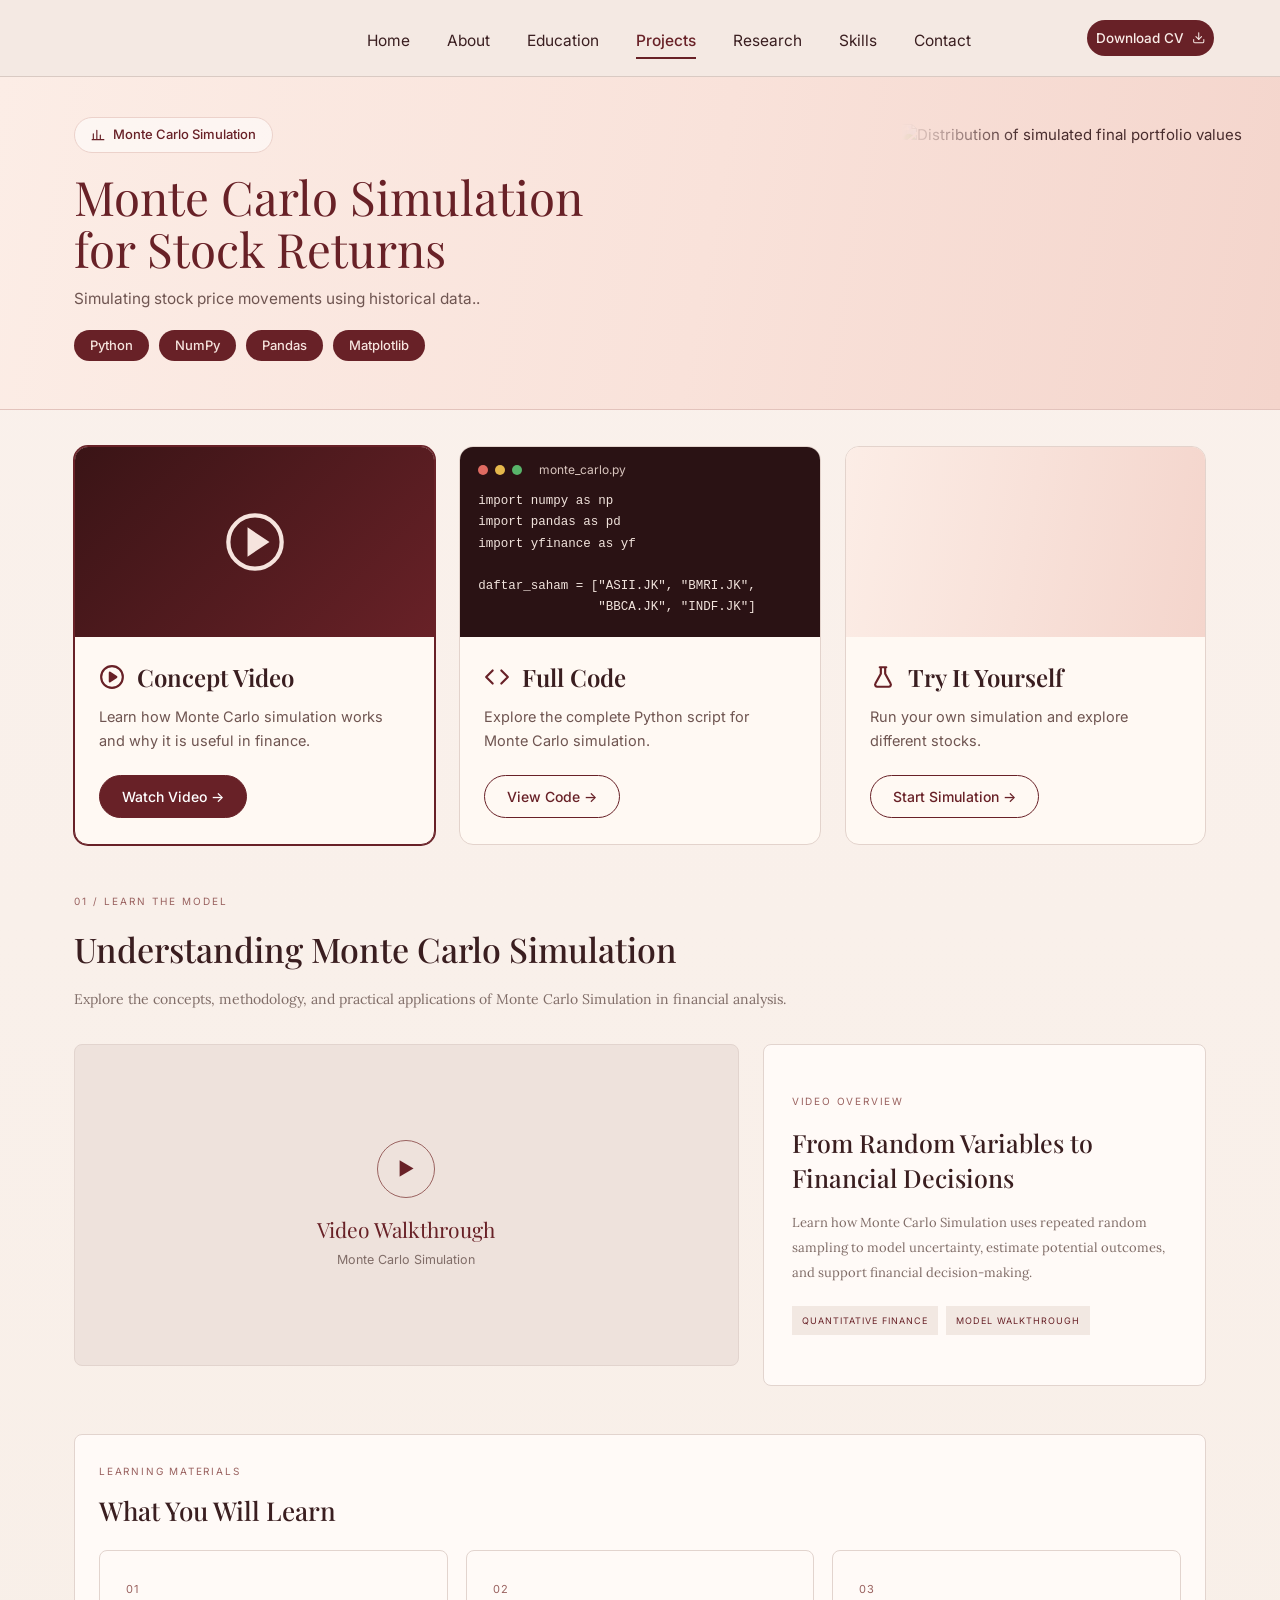
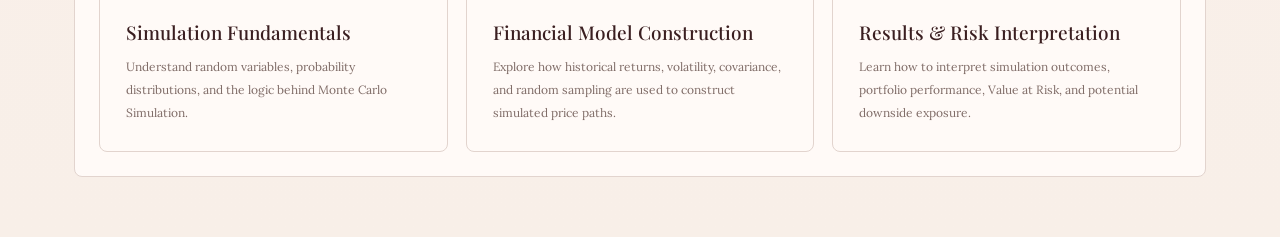
==== commit 42077a9d: "Add files via upload" ====
--- a/monte-carlo.html
+++ b/monte-carlo.html
@@ -17,7 +17,7 @@
 <header class="navbar">
     <div class="navbar-inner">
         <a class="logo" href="../../../index.html#home" aria-label="Home">
-            <img src="../../../img/logo-ghina.png" alt="Ghina" onerror="this.parentNode.classList.add('no-img');this.remove()">
+            <img src="../../../logo-ghina.png" alt="Ghina" onerror="this.parentNode.classList.add('no-img');this.remove()">
         
         </a>
         <button class="menu-toggle" id="menuToggle" aria-label="Open menu" aria-expanded="false" aria-controls="menu">
@@ -43,7 +43,7 @@
 
 <main>
     <section class="mc-hero">
-    <img class="mc-hero-art" src="images/hero_sebaran.png" alt="Distribution of simulated final portfolio values">
+    <img class="mc-hero-art" src="hero_sebaran.png" alt="Distribution of simulated final portfolio values">
     <div class="mc-hero-inner">
         <span class="mc-hero-tag">
             <svg viewBox="0 0 24 24" aria-hidden="true"><path d="M4 20V10M10 20V4M16 20v-8M22 20H2"/></svg>
@@ -85,10 +85,10 @@
                 <div class="mc-win-bar"><i></i><i></i><i></i><span>monte_carlo.py</span></div>
 <pre>import numpy as np
 import pandas as pd
-import matplotlib.pyplot as plt
 import yfinance as yf
 
-daftar_saham = ["BBCA.JK", "BMRI.JK"]</pre>
+daftar_saham = ["ASII.JK", "BMRI.JK",
+                "BBCA.JK", "INDF.JK"]</pre>
             </div>
             <div class="mc-card-body">
                 <h2 class="mc-card-title">
@@ -102,7 +102,7 @@
 
         <a class="mc-card" href="#simulator" data-tab="simulator">
             <div class="mc-card-visual mc-visual-chart" aria-hidden="true">
-                <img src="images/hero_sebaran.png" alt="">
+                <img src="hero_sebaran.png" alt="">
             </div>
             <div class="mc-card-body">
                 <h2 class="mc-card-title">
@@ -240,16 +240,16 @@
         <div class="mc-code-charts">
             <div class="mc-chart-card">
                 <h3>Simulated Price Paths</h3>
-                <img src="images/grafik_jalur_monte_carlo.png" alt="Simulated portfolio paths with mean and percentile lines">
+                <img src="grafik_jalur_monte_carlo.png" alt="Simulated portfolio paths with mean and percentile lines">
             </div>
 
             <div class="mc-chart-card">
-                <img src="images/grafik_sebaran_nilai_akhir.png" alt="Histogram of final portfolio values">
+                <img src="grafik_sebaran_nilai_akhir.png" alt="Histogram of final portfolio values">
             </div>
 
             <div class="mc-chart-card mc-chart-wide">
                 <h3>Stock Comparison and Markowitz Weights</h3>
-                <img src="images/grafik_perbandingan_saham.png" alt="Annual return, volatility, Sharpe ratio and weights per stock">
+                <img src="grafik_perbandingan_saham.png" alt="Annual return, volatility, Sharpe ratio and weights per stock">
             </div>
         </div>
 
